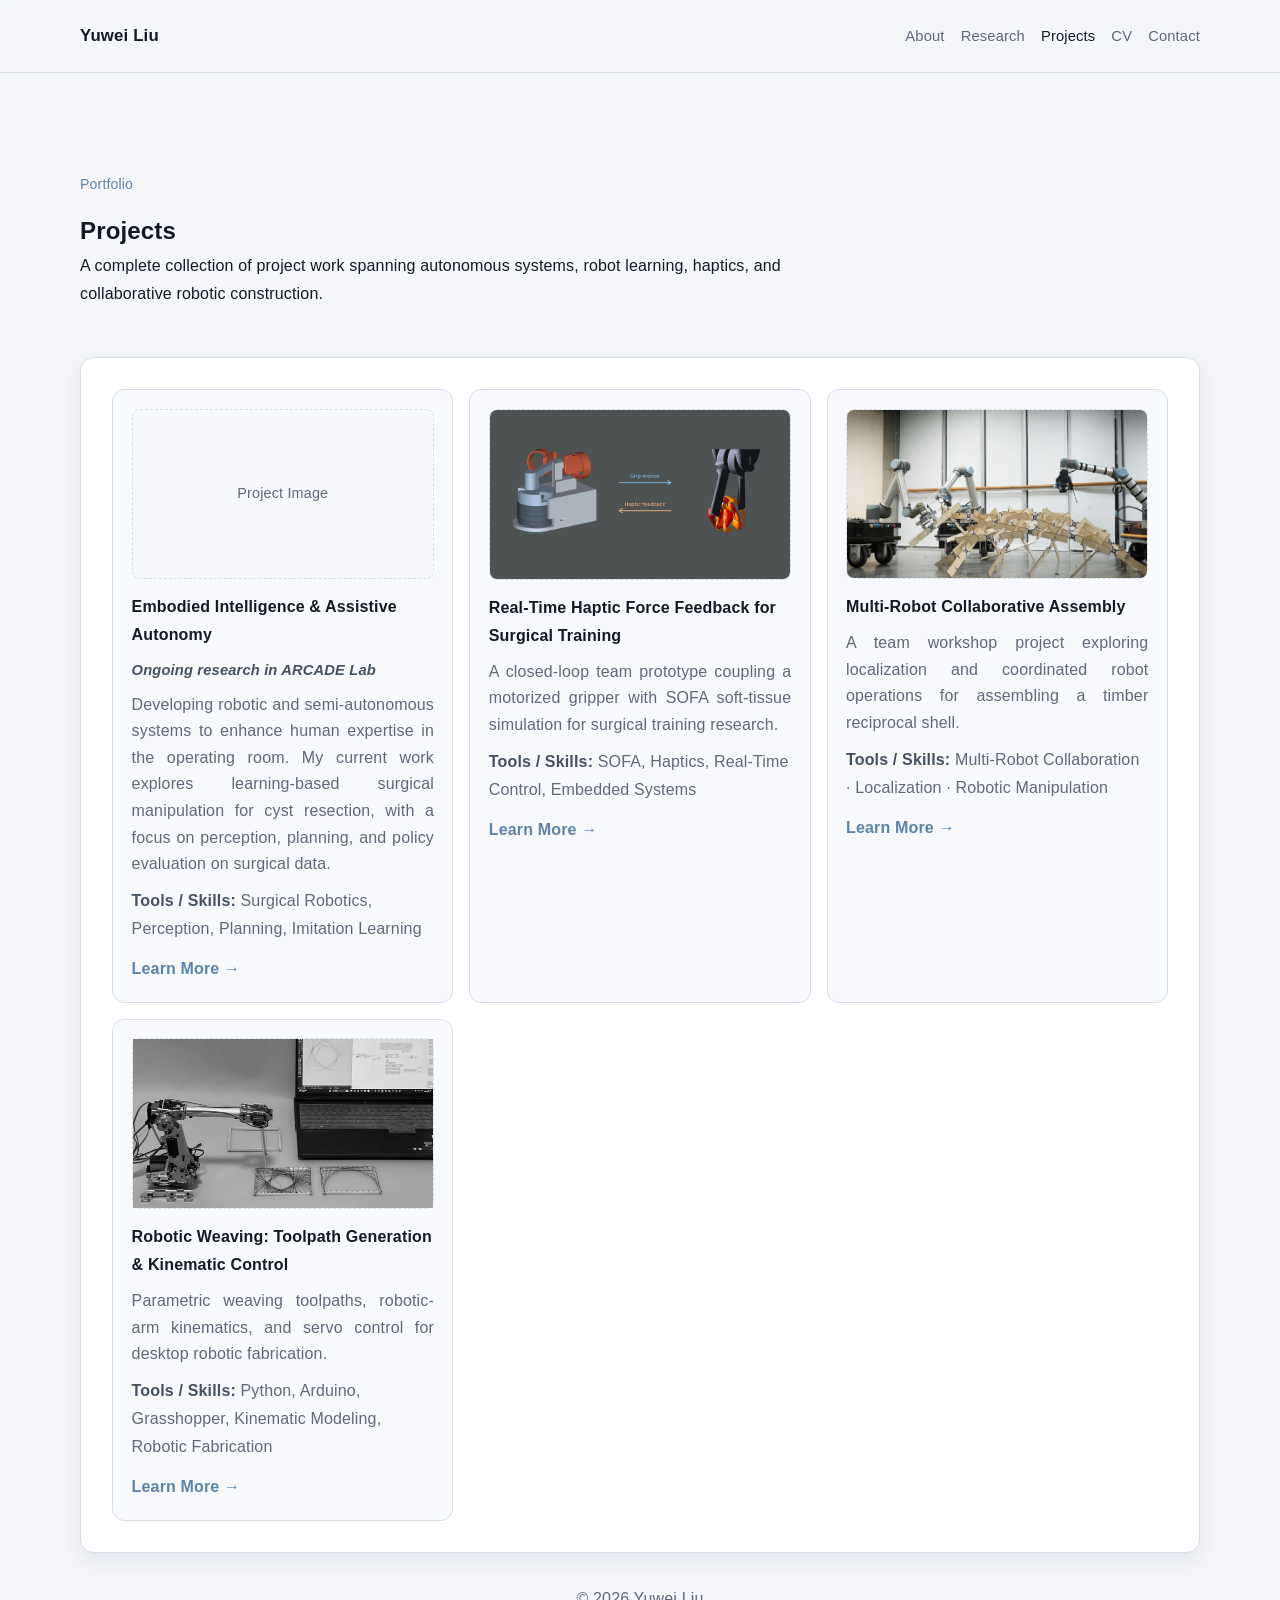
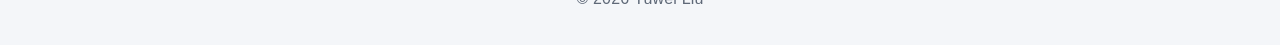
==== projects.html @ 4a9adfa0 "Use light theme across site and optimize weaving card cover" ====
<!DOCTYPE html>
<html lang="en">
<head>
  <meta charset="UTF-8" />
  <meta name="viewport" content="width=device-width, initial-scale=1.0" />
  <meta name="description" content="All projects by Yuwei Liu in robotics, haptics, and collaborative systems." />
  <title>Projects | Yuwei Liu</title>
  <link rel="stylesheet" href="style.css?v=light-only-20261005" />
</head>
<body class="light">
  <header class="site-header">
    <div class="container nav-wrap">
      <a href="index.html#about" class="brand">Yuwei Liu</a>
      <nav aria-label="Primary navigation">
        <ul class="nav-links">
          <li><a href="index.html#about">About</a></li>
          <li><a href="index.html#research">Research</a></li>
          <li><a href="projects.html" aria-current="page">Projects</a></li>
          <li><a href="assets/pdf/Yuwei_s_Resume.pdf" target="_blank" rel="noopener noreferrer">CV</a></li>
          <li><a href="index.html#contact">Contact</a></li>
        </ul>
      </nav>

    </div>
  </header>

  <main>
    <section class="projects-hero container">
      <p class="eyebrow">Portfolio</p>
      <h1>Projects</h1>
      <p class="section-intro">
        A complete collection of project work spanning autonomous systems, robot learning,
        haptics, and collaborative robotic construction.
      </p>
    </section>

    <section class="section container all-projects-section" aria-label="All projects">
      <div class="card-grid projects-grid-full">
        <article class="card">
          <div class="card-image" role="img" aria-label="Project image placeholder for embodied intelligence and assistive autonomy project">Project Image</div>
          <h3>Embodied Intelligence &amp; Assistive Autonomy</h3>
          <p class="project-status"><em><strong>Ongoing research in ARCADE Lab</strong></em></p>
          <p class="project-description">Developing robotic and semi-autonomous systems to enhance human expertise in the operating room. My current work explores learning-based surgical manipulation for cyst resection, with a focus on perception, planning, and policy evaluation on surgical data.</p>
          <p><strong>Tools / Skills:</strong> Surgical Robotics, Perception, Planning, Imitation Learning</p>
          <a href="projects/robot-kinematics.html" class="card-link">Learn More →</a>
        </article>

        <article class="card">
          <div class="card-image"><img class="haptic-card-cover" src="assets/projects/Haptic/card-cover.gif" alt="Animated haptic gripper and virtual tissue scene opening and closing together, linked by grip motion and haptic feedback arrows" loading="lazy" width="840" height="472" /></div>
          <h3>Real-Time Haptic Force Feedback for Surgical Training</h3>
          <p class="project-description">A closed-loop team prototype coupling a motorized gripper with SOFA soft-tissue simulation for surgical training research.</p>
          <p><strong>Tools / Skills:</strong> SOFA, Haptics, Real-Time Control, Embedded Systems</p>
          <a href="projects/haptic-force-cepx.html" class="card-link">Learn More →</a>
        </article>

        <article class="card">
          <div class="card-image">
            <img
              class="reciprocal-shell-cover"
              src="assets/projects/Multi-robot collaborative construction/assembly-overview.jpg"
              alt="Multiple robotic arms surrounding a timber reciprocal shell prototype"
              loading="lazy"
            />
          </div>
          <h3>Multi-Robot Collaborative Assembly</h3>
          <p class="project-description">A team workshop project exploring localization and coordinated robot operations for assembling a timber reciprocal shell.</p>
          <p><strong>Tools / Skills:</strong> Multi-Robot Collaboration · Localization · Robotic Manipulation</p>
          <a href="projects/multi-robot-construction.html" class="card-link">Learn More →</a>
        </article>

        <article class="card">
          <div class="card-image">
            <img
              src="assets/projects/robotic-weaving/card-cover-mobile.jpg"
              width="1200" height="675"
              alt="Desktop robotic arm used for fabrication practice and robotic weaving exploration"
              loading="lazy"
            />
          </div>
          <h3>Robotic Weaving: Toolpath Generation &amp; Kinematic Control</h3>
          <p class="project-description">Parametric weaving toolpaths, robotic-arm kinematics, and servo control for desktop robotic fabrication.</p>
          <p><strong>Tools / Skills:</strong> Python, Arduino, Grasshopper, Kinematic Modeling, Robotic Fabrication</p>
          <a href="projects/desktop-robotic-arm.html" class="card-link">Learn More →</a>
        </article>
      </div>
    </section>
  </main>

  <footer class="site-footer">
    <p>&copy; 2026 Yuwei Liu</p>
  </footer>

  <button id="back-to-top" class="back-to-top" aria-label="Back to top">↑</button>

  <script src="script.js?v=light-only-20261005"></script>
</body>
</html>
---- style.css ----
/* Site-wide light theme. */
:root {
  color-scheme: light;
  --bg: #f4f6f9;
  --surface: #ffffff;
  --surface-2: #f7f9fc;
  --text: #141a24;
  --text-strong: #465264;
  --muted: #5f6978;
  --line: #d8dee8;
  --accent: #3f6e99;
  --accent-soft: #5c84ab;
  --shadow: 0 8px 20px rgba(15, 30, 50, 0.07);
}

* {
  box-sizing: border-box;
  margin: 0;
  padding: 0;
}

html {
  scroll-behavior: smooth;
}

body {
  font-family: "Inter", "Segoe UI", "Helvetica Neue", Arial, sans-serif;
  background: var(--bg);
  color: var(--text);
  line-height: 1.75;
  letter-spacing: 0.01em;
}

.container {
  width: min(1120px, 92%);
  margin: 0 auto;
}

.site-header {
  position: sticky;
  top: 0;
  z-index: 50;
  background: color-mix(in srgb, var(--bg) 92%, transparent);
  backdrop-filter: blur(6px);
  border-bottom: 1px solid var(--line);
}

.nav-wrap {
  min-height: 72px;
  display: flex;
  align-items: center;
  justify-content: space-between;
  gap: 1rem;
}

.brand {
  text-decoration: none;
  color: var(--text);
  font-weight: 600;
  font-size: 1.05rem;
}

.nav-links {
  list-style: none;
  display: flex;
  flex-wrap: wrap;
  gap: 1rem;
}

.nav-links a {
  text-decoration: none;
  color: var(--muted);
  font-size: 0.92rem;
  transition: color 0.2s ease;
}

.nav-links a:hover {
  color: var(--text);
}

#about,
#research,
#publications,
#contact {
  scroll-margin-top: 6rem;
}


.hero {
  padding: 6.6rem 0 3.8rem;
}

.hero-grid {
  display: grid;
  grid-template-columns: 1.3fr 0.7fr;
  gap: 1.15rem;
  align-items: stretch;
}

.eyebrow {
  color: var(--accent-soft);
  font-size: 0.88rem;
  margin-bottom: 0.8rem;
}

.hero h1 {
  font-size: clamp(2rem, 4vw, 3rem);
  line-height: 1.15;
}

.subtitle {
  color: var(--accent-soft);
  font-size: 1rem;
  margin-top: 0.8rem;
}

.hero-text {
  margin-top: 1.1rem;
  color: var(--muted);
  max-width: 690px;
}

.hero-text p {
  text-align: justify;
  line-height: 1.9;
}

.hero-text p + p {
  margin-top: 1rem;
}

.opportunity-note {
  margin-top: 1.15rem;
  color: color-mix(in srgb, var(--text) 78%, var(--muted));
  padding-left: 0.85rem;
  border-left: 2px solid color-mix(in srgb, var(--accent-soft) 70%, var(--line));
}

.opportunity-note strong {
  font-weight: 620;
  letter-spacing: 0.005em;
  color: inherit;
}

/* Intro links: subtle, elegant, clearly clickable */
.hero-text a {
  color: var(--accent-soft);
  text-decoration: underline;
  text-underline-offset: 0.16em;
  text-decoration-thickness: 1px;
  transition: color 0.2s ease, text-decoration-color 0.2s ease;
}

.hero-text a:hover {
  color: var(--accent);
  text-decoration-color: var(--accent);
}

.profile-panel {
  background: var(--surface);
  border: 1px solid color-mix(in srgb, var(--line) 88%, #000000 12%);
  border-radius: 14px;
  width: min(100%, 352px);
  justify-self: end;
  align-self: start;
  margin-top: 7rem;
  padding: 0.76rem 1.04rem 0.82rem 0.84rem;
  box-shadow: 0 10px 20px rgba(0, 0, 0, 0.28);
  display: flex;
  flex-direction: column;
  justify-content: flex-start;
  align-items: center;
  gap: 0.74rem;
}

.profile-media {
  width: min(100%, 332px);
  aspect-ratio: 4 / 5;
  display: flex;
  justify-content: center;
  align-items: center;
  border-radius: 10px;
  border: 1px solid var(--line);
  overflow: hidden;
  padding: 0;
  background: var(--surface-2);
}

.profile-placeholder {
  min-height: 320px;
  border-radius: 10px;
  border: 1px dashed var(--line);
  background: var(--surface-2);
  display: grid;
  place-items: center;
  color: var(--muted);
  font-size: 0.95rem;
}

.profile-image {
  width: 100%;
  height: 100%;
  max-height: none;
  border: 0;
  object-fit: cover;
  object-position: center;
  background: var(--surface-2);
  display: block;
  transform: translateX(-8%) scale(1.28);
  transform-origin: center bottom;
}

.profile-links {
  margin-top: 0.42rem;
  display: flex;
  gap: 0.82rem;
  flex-wrap: wrap;
  justify-content: center;
}

.icon-link {
  width: 40px;
  height: 40px;
  border-radius: 999px;
  border: 1px solid var(--line);
  background: color-mix(in srgb, var(--surface-2) 84%, var(--bg));
  color: var(--muted);
  text-decoration: none;
  display: inline-flex;
  align-items: center;
  justify-content: center;
  transition: border-color 0.24s ease, color 0.24s ease, transform 0.24s ease, background-color 0.24s ease, box-shadow 0.24s ease;
}

.icon-link:hover {
  color: var(--text);
  border-color: color-mix(in srgb, var(--accent) 55%, var(--line));
  background: color-mix(in srgb, var(--surface-2) 62%, var(--accent) 8%);
  box-shadow: 0 6px 14px rgba(0, 0, 0, 0.2);
  transform: translateY(-1.5px);
}

.icon-link:focus-visible {
  outline: 2px solid color-mix(in srgb, var(--accent) 60%, #ffffff 10%);
  outline-offset: 2px;
}

.icon-svg {
  width: 19px;
  height: 19px;
  display: block;
  vector-effect: non-scaling-stroke;
}

.icon-stroke {
  fill: none;
  stroke: currentColor;
  stroke-width: 1.7;
  stroke-linecap: round;
  stroke-linejoin: round;
}

.icon-fill {
  fill: currentColor;
  stroke: none;
}

.section {
  margin-top: 1.1rem;
  background: var(--surface);
  border: 1px solid var(--line);
  border-radius: 14px;
  box-shadow: var(--shadow);
  padding: 1.95rem;
}

.section h2 {
  font-size: 1.35rem;
  margin-bottom: 0.9rem;
}

.section p,
.section li {
  color: var(--muted);
}

p strong,
li strong {
  color: var(--text-strong);
  font-weight: 600;
}

.section-intro {
  margin-bottom: 1rem;
  max-width: 760px;
}

.card-grid,
.education-grid,
.skills-grid {
  display: grid;
  grid-template-columns: repeat(2, minmax(0, 1fr));
  gap: 1rem;
}

.card,
.edu-card,
.skills-card,
.timeline-item,
.pub-card {
  background: var(--surface-2);
  border: 1px solid var(--line);
  border-radius: 12px;
  padding: 1.15rem;
  transition: transform 0.2s ease, border-color 0.2s ease;
}

.card:hover,
.edu-card:hover,
.skills-card:hover,
.timeline-item:hover,
.pub-card:hover {
  transform: translateY(-2px);
  border-color: color-mix(in srgb, var(--accent) 35%, var(--line));
}

.pub-card + .pub-card {
  margin-top: 0.8rem;
}

.card-image {
  aspect-ratio: 16 / 9;
  border-radius: 8px;
  border: 1px dashed var(--line);
  background: color-mix(in srgb, var(--surface-2) 82%, var(--bg));
  display: grid;
  place-items: center;
  color: var(--muted);
  font-size: 0.9rem;
  margin-bottom: 0.9rem;
}


.card-image img {
  width: 100%;
  height: 100%;
  object-fit: cover;
  object-position: center;
  display: block;
}

.card h3,
.edu-card h3,
.skills-card h3,
.timeline-item h3 {
  font-size: 1rem;
  margin-bottom: 0.55rem;
}

.card p + p {
  margin-top: 0.5rem;
}

.card .project-description {
  text-align: justify;
  text-justify: inter-word;
  line-height: 1.66;
  margin-bottom: 0.6rem;
  hyphens: auto;
}

.project-status {
  margin-bottom: 0.4rem;
  color: var(--text-strong);
  font-size: 0.92rem;
  letter-spacing: 0.01em;
}

.skills-card ul {
  margin-left: 1rem;
}

.card-link,
.contact-card a {
  color: var(--accent-soft);
  text-decoration: none;
}

.card-link {
  display: inline-block;
  margin-top: 0.75rem;
  font-weight: 600;
}

.site-footer {
  text-align: center;
  color: var(--muted);
  padding: 2rem 1rem;
}

.back-to-top {
  position: fixed;
  right: 1rem;
  bottom: 1rem;
  width: 42px;
  height: 42px;
  border-radius: 999px;
  border: 1px solid var(--line);
  background: var(--surface);
  color: var(--text);
  cursor: pointer;
  opacity: 0;
  pointer-events: none;
  transition: opacity 0.2s ease;
}

.back-to-top.show {
  opacity: 1;
  pointer-events: auto;
}

@media (max-width: 960px) {
  .nav-wrap {
    flex-wrap: wrap;
    padding: 0.7rem 0;
  }

  .hero {
    padding-top: 4.9rem;
  }

  .hero-grid,
  .card-grid,
  .education-grid,
  .skills-grid {
    grid-template-columns: 1fr;
  }

  .profile-placeholder {
    min-height: 250px;
  }

  .profile-panel {
    max-width: 352px;
    margin: 0 auto;
    margin-top: 0;
    padding: 0.84rem 1.15rem 0.84rem 0.84rem;
  }

  .profile-media {
    width: min(100%, 312px);
  }

  .profile-image {
    width: 100%;
    max-height: none;
  }

  .card .project-description {
    line-height: 1.72;
  }

  .section {
    padding: 1.35rem;
  }
}

.project-page {
  padding: 5.4rem 0 2rem;
}

.back-link {
  display: inline-block;
  margin-bottom: 1rem;
  color: var(--accent-soft);
  text-decoration: none;
}

.project-page h1 {
  font-size: clamp(1.5rem, 3vw, 2.1rem);
  line-height: 1.3;
  margin-bottom: 0.8rem;
}

.project-overview {
  margin-bottom: 1rem;
  color: var(--text-strong);
}

.project-page h2 {
  margin-top: 1.25rem;
  margin-bottom: 0.5rem;
  font-size: 1.06rem;
}

.project-page ul,
.project-page ol {
  margin-left: 1.15rem;
}

.media-placeholder {
  min-height: 180px;
  border-radius: 10px;
  border: 1px dashed var(--line);
  background: color-mix(in srgb, var(--surface-2) 82%, var(--bg));
  color: var(--muted);
  display: grid;
  place-items: center;
  padding: 1rem;
  text-align: center;
}

.section-title-row {
  display: flex;
  align-items: baseline;
  justify-content: space-between;
  gap: 1rem;
  margin-bottom: 0.9rem;
}

.section-title-row h2 {
  margin-bottom: 0;
}

.section-title-link {
  font-size: 0.88rem;
  color: var(--accent-soft);
  text-decoration: none;
  white-space: nowrap;
}

.section-title-link:hover {
  color: var(--text);
  text-decoration: underline;
  text-underline-offset: 0.2em;
}

.projects-hero {
  padding: 6.2rem 0 1rem;
}

.projects-grid-full {
  grid-template-columns: repeat(3, minmax(0, 1fr));
}

.nav-links a[aria-current="page"] {
  color: var(--text);
}

@media (max-width: 1100px) {
  .projects-grid-full {
    grid-template-columns: repeat(2, minmax(0, 1fr));
  }
}

@media (max-width: 700px) {
  .nav-wrap nav {
    order: 3;
    width: 100%;
    min-width: 0;
  }

  .nav-links {
    justify-content: center;
    gap: 0.65rem 1rem;
  }

  #about,
  #research,
  #publications,
  #contact {
    scroll-margin-top: 9rem;
  }

  .section-title-row {
    flex-direction: column;
    align-items: flex-start;
    gap: 0.35rem;
  }

  .projects-hero {
    padding-top: 5.2rem;
  }

  .projects-grid-full {
    grid-template-columns: 1fr;
  }
}

/* Fill this project's card frame with a centered crop; preserve the source image. */
.card-image img.reciprocal-shell-cover {
  object-fit: cover;
  object-position: center;
  border-radius: 7px;
}

.card-image img.haptic-card-cover { border-radius: 7px; }

/* Research uses the project card layout without a clickable affordance. */
.featured-research.card:hover {
  transform: none;
  border-color: var(--line);
}

.featured-research .card-image video {
  display: block;
  width: 100%;
  height: 100%;
  object-fit: cover;
  border-radius: 7px;
}

.featured-research .featured-research-status {
  display: inline-block;
  margin-top: 0.75rem;
  color: var(--text-strong);
  font-weight: 600;
}
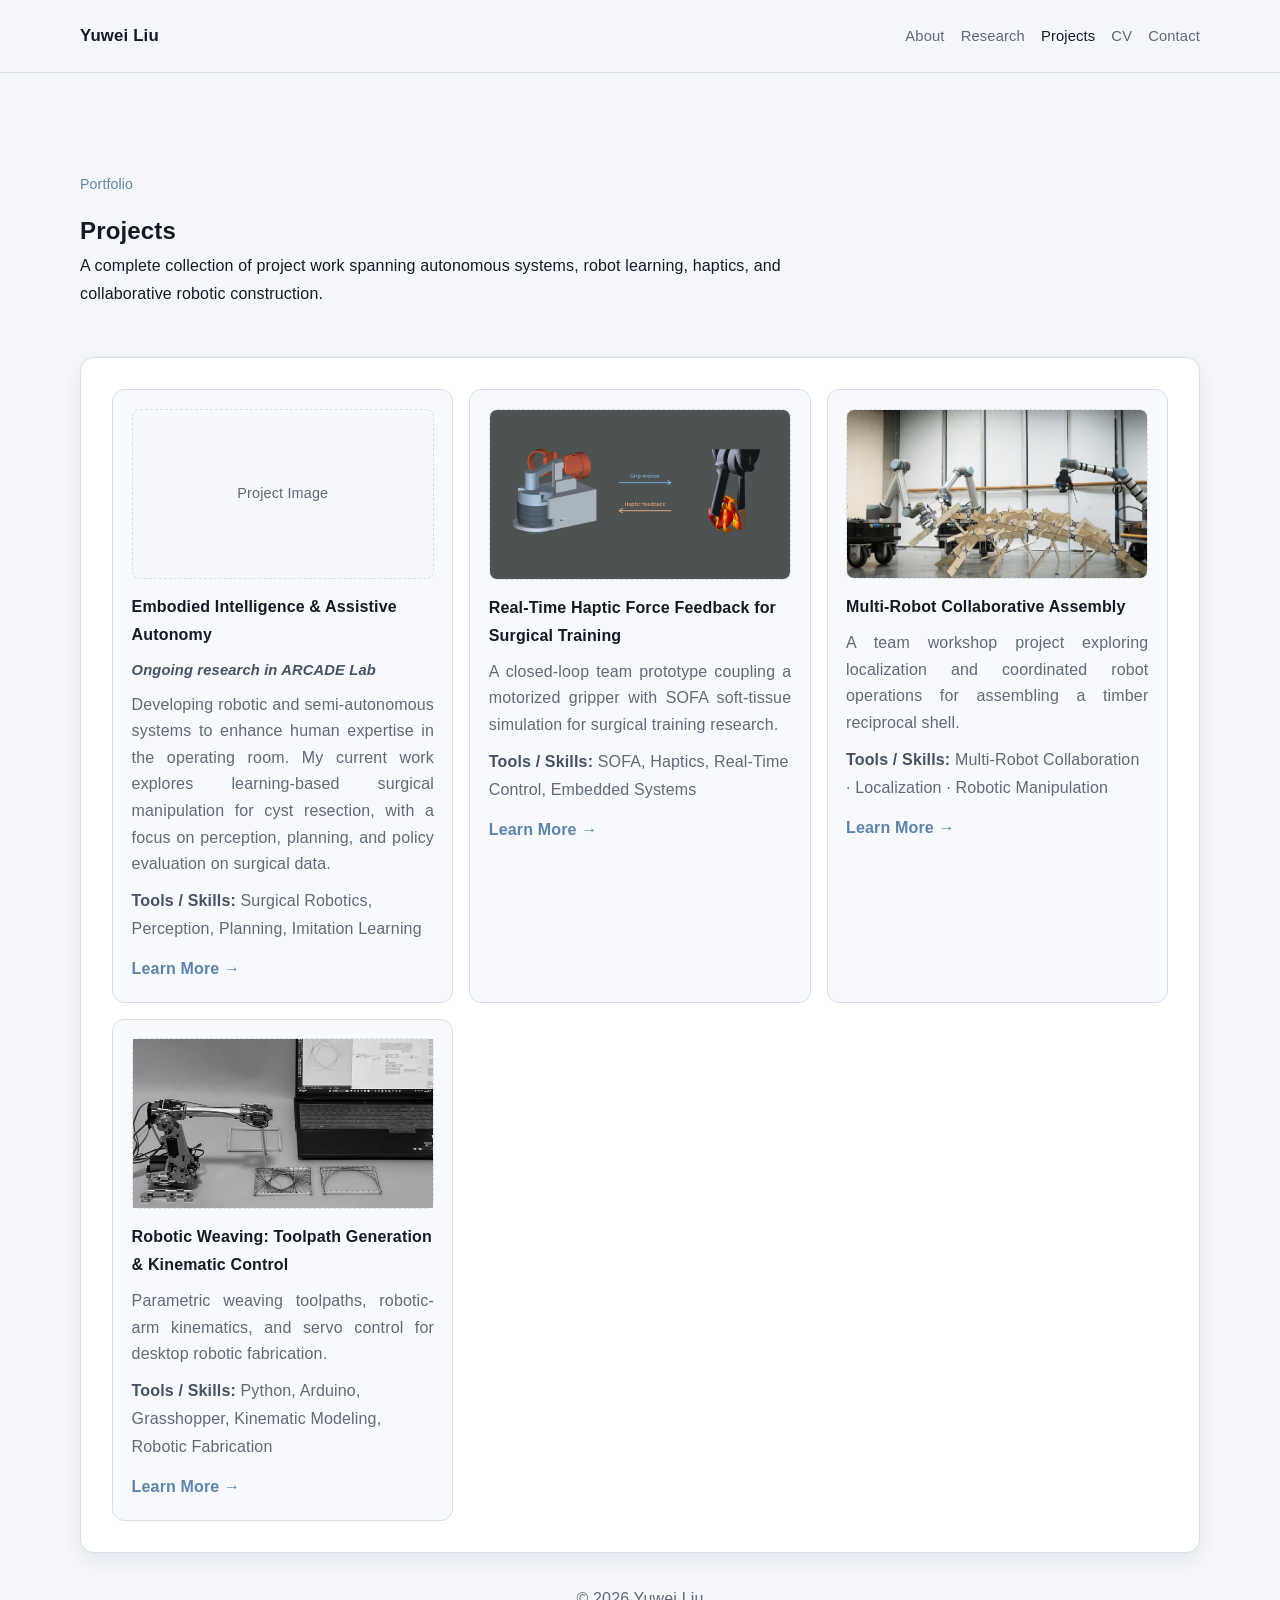
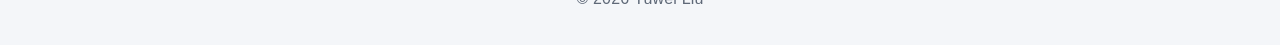
==== commit 84e48863: "Add shared image modal with zoom and pan controls" ====
--- a/projects.html
+++ b/projects.html
@@ -5,7 +5,7 @@
   <meta name="viewport" content="width=device-width, initial-scale=1.0" />
   <meta name="description" content="All projects by Yuwei Liu in robotics, haptics, and collaborative systems." />
   <title>Projects | Yuwei Liu</title>
-  <link rel="stylesheet" href="style.css?v=light-only-20261005" />
+  <link rel="stylesheet" href="style.css?v=image-viewer-20261005" />
 </head>
 <body class="light">
   <header class="site-header">
@@ -92,6 +92,6 @@
 
   <button id="back-to-top" class="back-to-top" aria-label="Back to top">↑</button>
 
-  <script src="script.js?v=light-only-20261005"></script>
+  <script src="script.js?v=image-viewer-20261005"></script>
 </body>
 </html>
--- a/style.css
+++ b/style.css
@@ -616,3 +616,16 @@
   color: var(--text-strong);
   font-weight: 600;
 }
+
+/* Accessible image viewer shared by all project pages. */
+.image-viewer { position: fixed; inset: 0; width: 94vw; height: 92vh; height: 92dvh; max-width: 1600px; max-height: none; margin: auto; padding: 0; border: 1px solid var(--line); border-radius: 12px; background: #fff; color: #141a24; overflow: hidden; box-shadow: 0 16px 60px #0003; }
+.image-viewer::backdrop { background: rgb(20 26 36 / 65%); }
+.image-viewer-toolbar { height: 56px; display: flex; align-items: center; justify-content: flex-end; gap: 8px; padding: 6px 12px; border-bottom: 1px solid var(--line); }
+.image-viewer-toolbar button { min-width: 44px; height: 42px; padding: 0 12px; border: 1px solid var(--line); border-radius: 6px; background: #f4f6f9; color: #141a24; cursor: pointer; font: inherit; }
+.image-viewer-toolbar [data-action="close"] { font-size: 30px; margin-left: 12px; }
+.image-viewer button:focus-visible { outline: 3px solid #3f6e99; outline-offset: 1px; }
+.image-viewer-stage { height: calc(100% - 96px); display: flex; align-items: center; justify-content: center; overflow: hidden; touch-action: none; cursor: grab; padding: 12px; }
+.image-viewer-stage:active { cursor: grabbing; }
+.image-viewer-stage img { display: block; max-width: 100%; max-height: 100%; width: auto; height: auto; object-fit: contain; transform-origin: center; flex-shrink: 0; user-select: none; }
+.image-viewer-hint { height: 40px; margin: 0; padding: 8px; text-align: center; font-size: 12px; color: #5f6978; }
+@media (max-width: 600px) { .image-viewer { width: 98vw; height: 94vh; height: 94dvh; } }
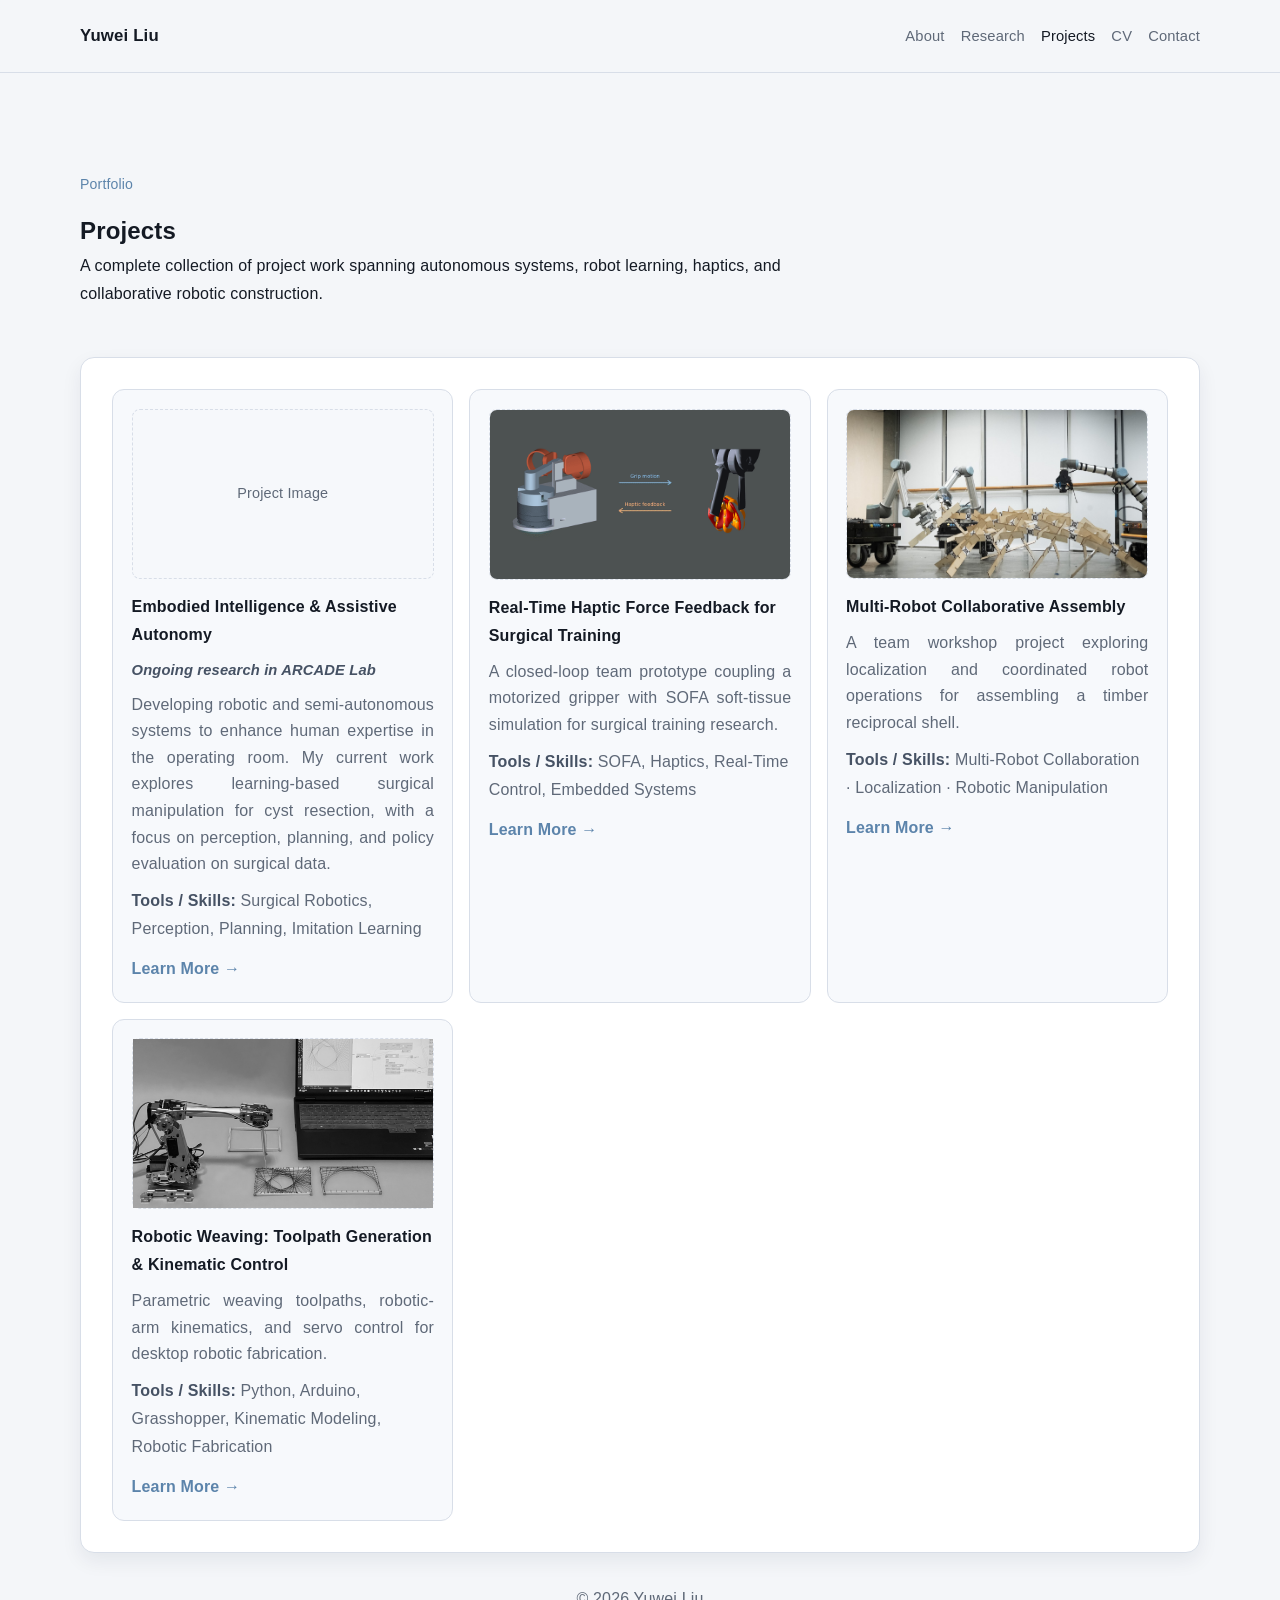
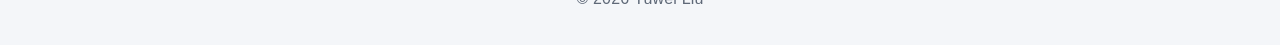
==== commit ebedab02: "Hide video download controls across the site" ====
--- a/projects.html
+++ b/projects.html
@@ -5,7 +5,7 @@
   <meta name="viewport" content="width=device-width, initial-scale=1.0" />
   <meta name="description" content="All projects by Yuwei Liu in robotics, haptics, and collaborative systems." />
   <title>Projects | Yuwei Liu</title>
-  <link rel="stylesheet" href="style.css?v=image-viewer-20261005" />
+  <link rel="stylesheet" href="style.css?v=image-viewer-minimal-20261005" />
 </head>
 <body class="light">
   <header class="site-header">
@@ -92,6 +92,6 @@
 
   <button id="back-to-top" class="back-to-top" aria-label="Back to top">↑</button>
 
-  <script src="script.js?v=image-viewer-20261005"></script>
+  <script src="script.js?v=video-controls-20261006"></script>
 </body>
 </html>
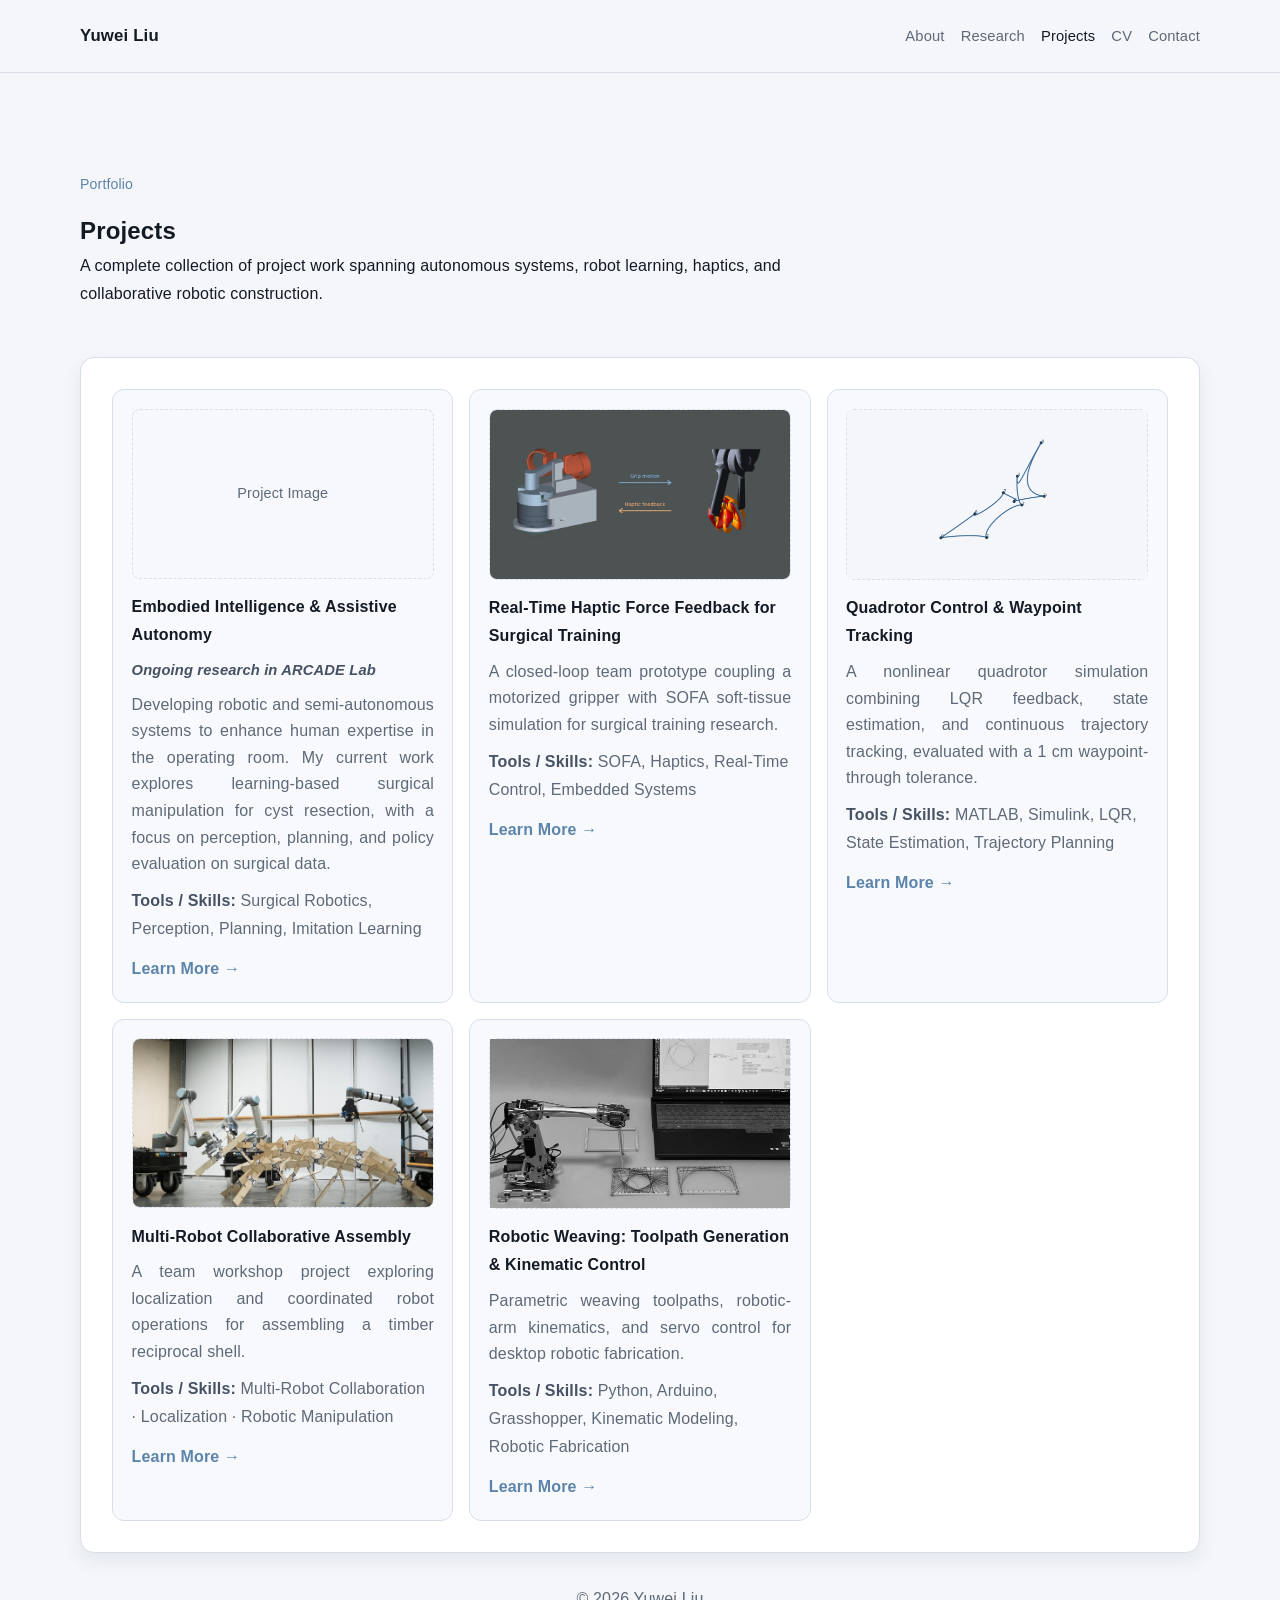
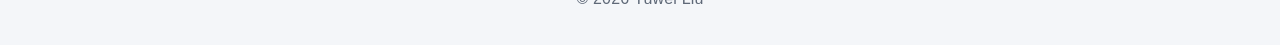
==== commit 819a99f7: "Add quadrotor control case study and portfolio project entries" ====
--- a/projects.html
+++ b/projects.html
@@ -54,6 +54,15 @@
         </article>
 
         <article class="card">
+          <div class="card-image"><img src="assets/projects/quadrotor-control/card-cover.png" width="1200" height="675" alt="Simulated quadrotor trajectory through nine numbered waypoints" loading="lazy" /></div>
+          <h3>Quadrotor Control &amp; Waypoint Tracking</h3>
+          <p class="project-description">A nonlinear quadrotor simulation combining LQR feedback, state estimation, and continuous trajectory tracking, evaluated with a 1 cm waypoint-through tolerance.</p>
+          <p><strong>Tools / Skills:</strong> MATLAB, Simulink, LQR, State Estimation, Trajectory Planning</p>
+          <a href="projects/quadrotor-control.html" class="card-link">Learn More →</a>
+        </article>
+
+
+        <article class="card">
           <div class="card-image">
             <img
               class="reciprocal-shell-cover"
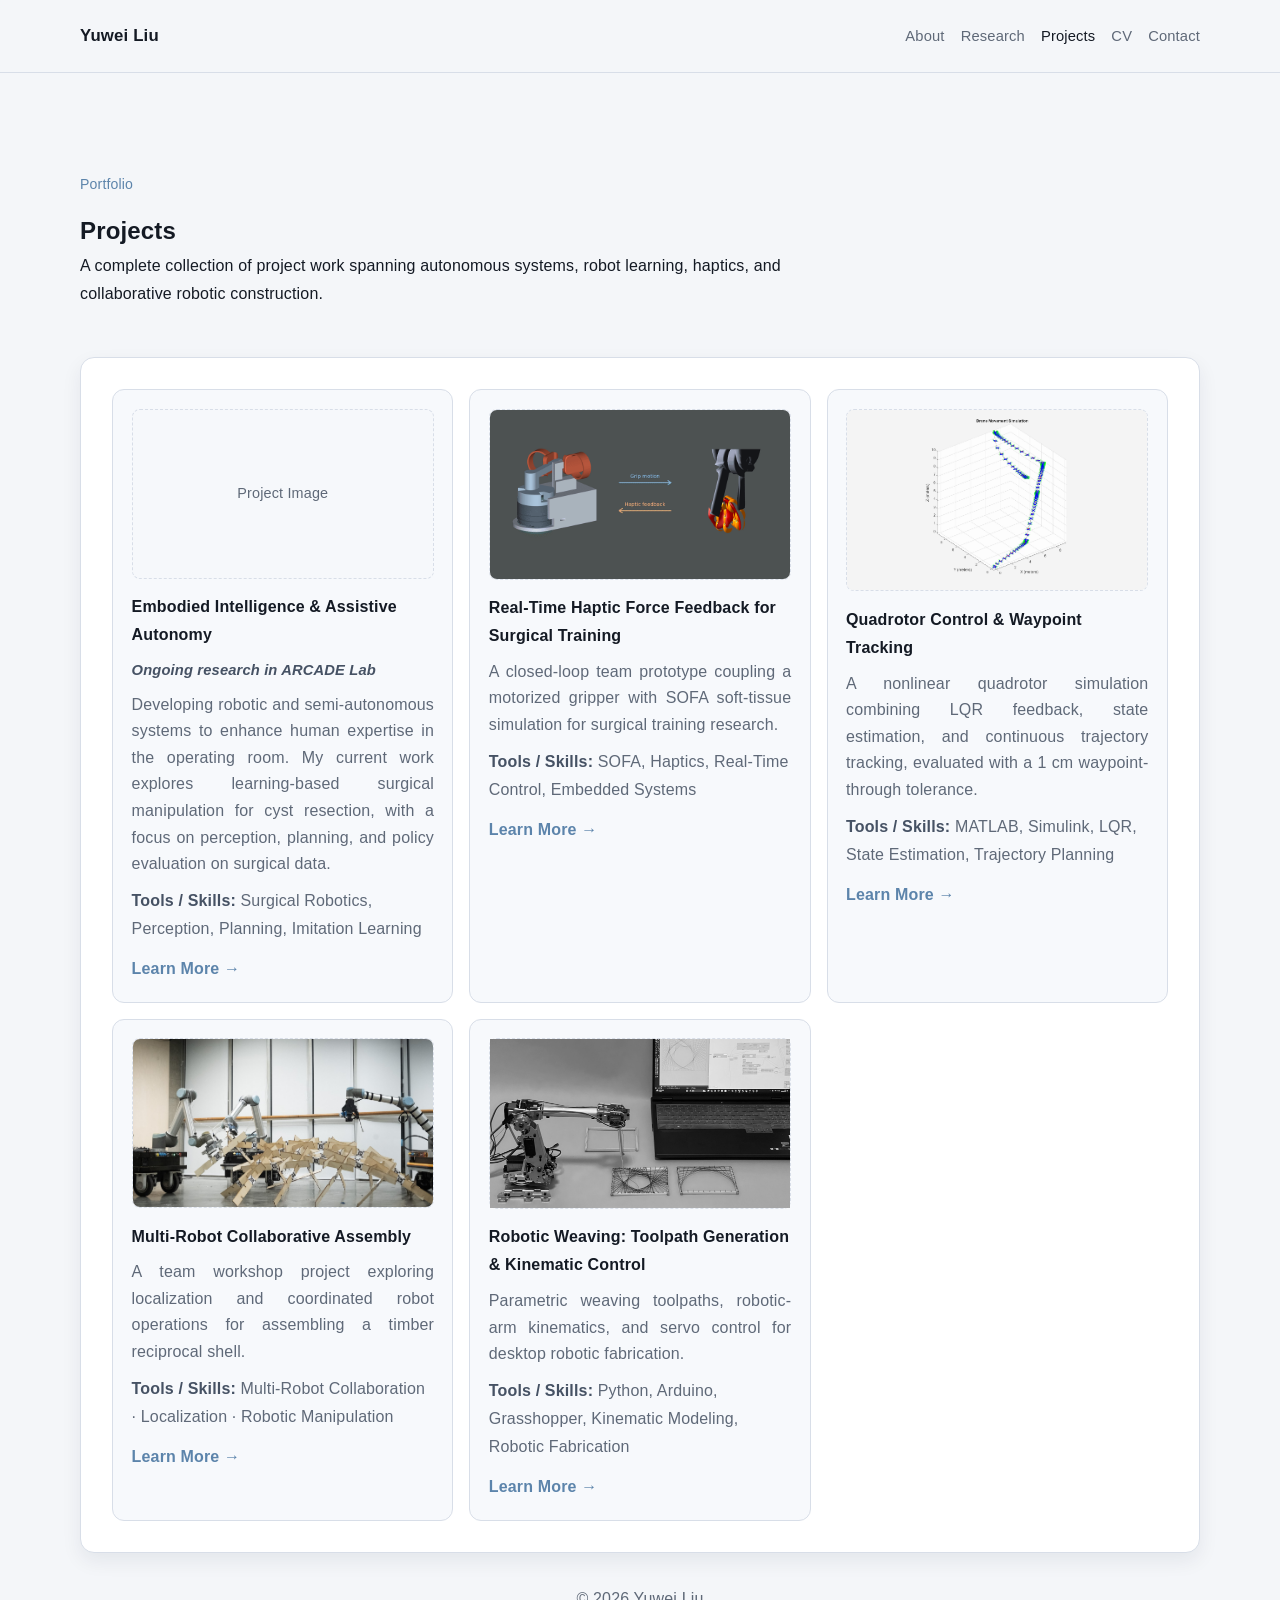
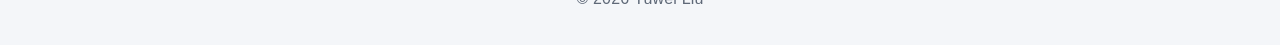
==== commit 3d74600d: "Use original flight video cover and align quadrotor page typography" ====
--- a/projects.html
+++ b/projects.html
@@ -54,7 +54,7 @@
         </article>
 
         <article class="card">
-          <div class="card-image"><img src="assets/projects/quadrotor-control/card-cover.png" width="1200" height="675" alt="Simulated quadrotor trajectory through nine numbered waypoints" loading="lazy" /></div>
+          <div class="card-image"><video autoplay muted loop playsinline preload="metadata" poster="assets/projects/quadrotor-control/video-poster.png" aria-label="Original quadrotor flight simulation" style="display:block;width:100%;height:100%;object-fit:contain;border-radius:7px;background:#f3f3f3"><source src="assets/projects/quadrotor-control/drone.mp4" type="video/mp4" /></video></div>
           <h3>Quadrotor Control &amp; Waypoint Tracking</h3>
           <p class="project-description">A nonlinear quadrotor simulation combining LQR feedback, state estimation, and continuous trajectory tracking, evaluated with a 1 cm waypoint-through tolerance.</p>
           <p><strong>Tools / Skills:</strong> MATLAB, Simulink, LQR, State Estimation, Trajectory Planning</p>
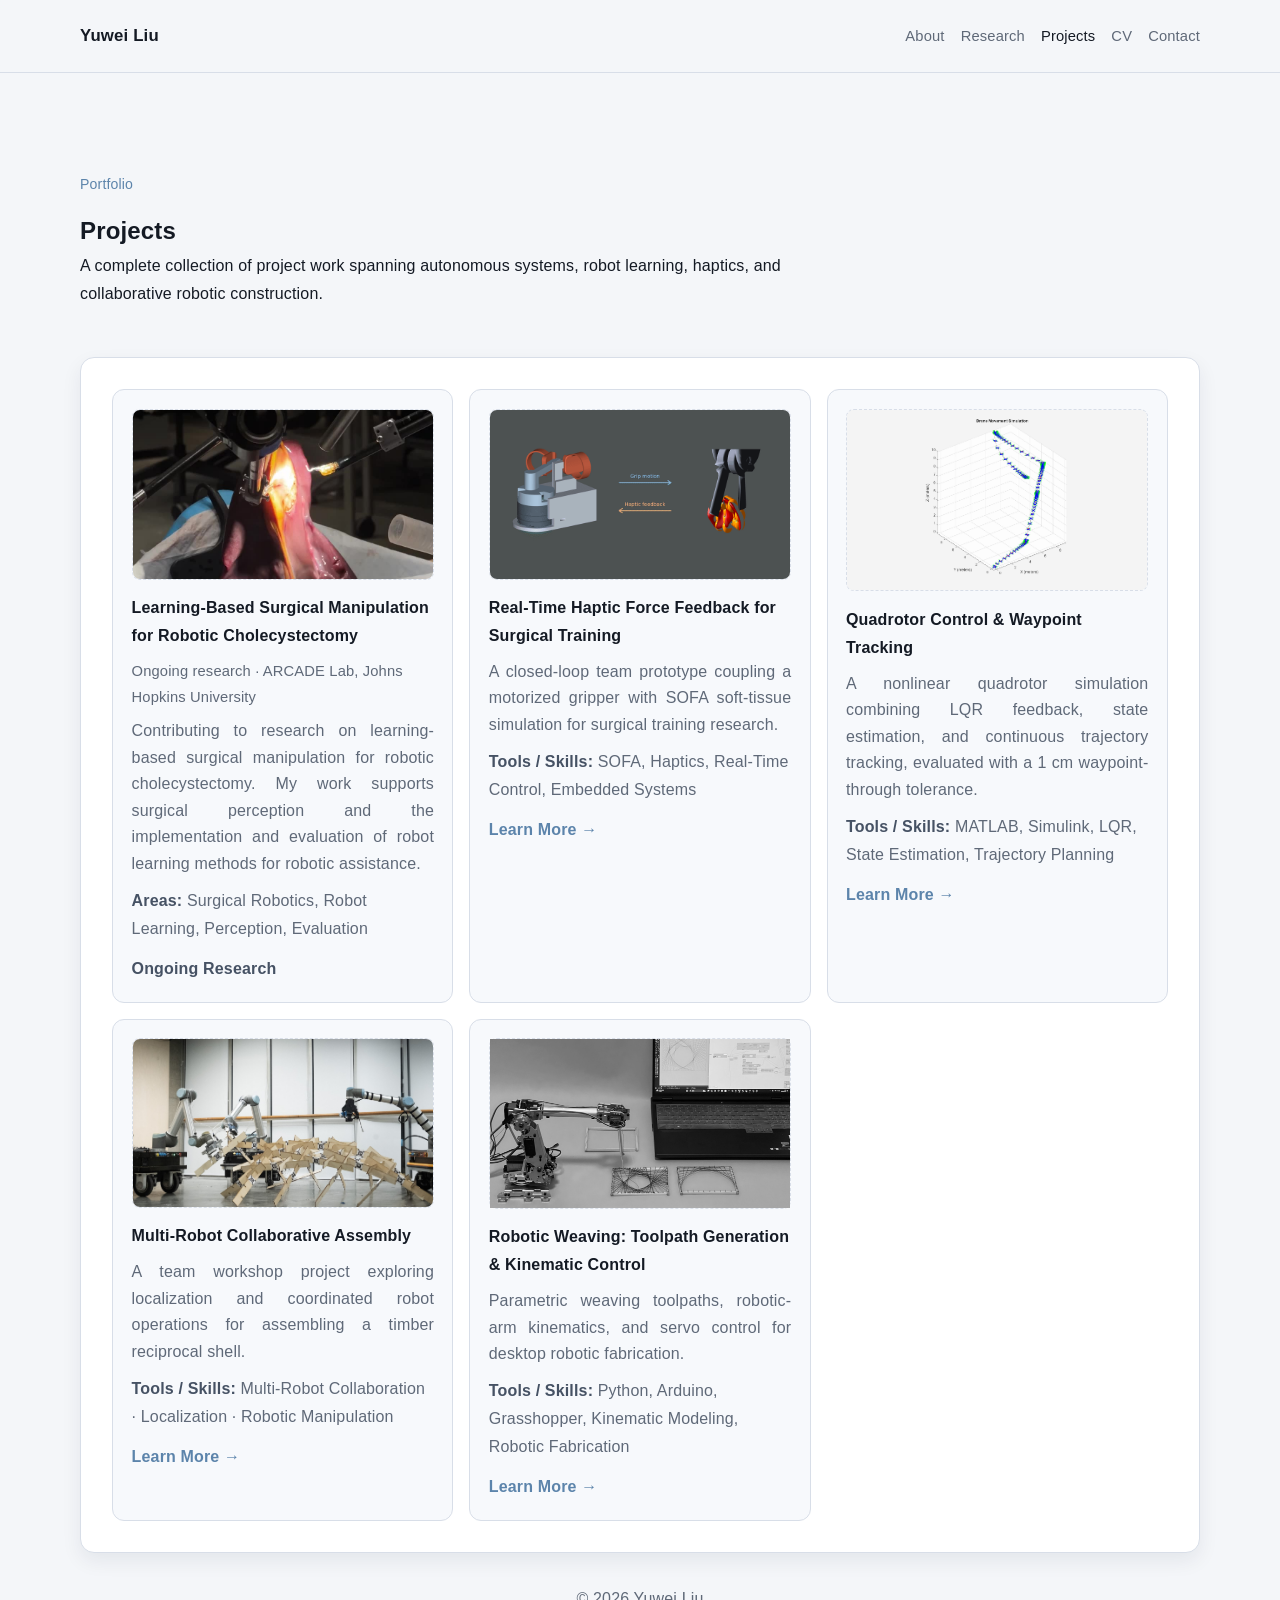
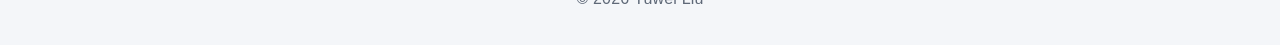
==== commit 5d4e7878: "Sync Projects research card with homepage" ====
--- a/projects.html
+++ b/projects.html
@@ -36,13 +36,17 @@
 
     <section class="section container all-projects-section" aria-label="All projects">
       <div class="card-grid projects-grid-full">
-        <article class="card">
-          <div class="card-image" role="img" aria-label="Project image placeholder for embodied intelligence and assistive autonomy project">Project Image</div>
-          <h3>Embodied Intelligence &amp; Assistive Autonomy</h3>
-          <p class="project-status"><em><strong>Ongoing research in ARCADE Lab</strong></em></p>
-          <p class="project-description">Developing robotic and semi-autonomous systems to enhance human expertise in the operating room. My current work explores learning-based surgical manipulation for cyst resection, with a focus on perception, planning, and policy evaluation on surgical data.</p>
-          <p><strong>Tools / Skills:</strong> Surgical Robotics, Perception, Planning, Imitation Learning</p>
-          <a href="projects/robot-kinematics.html" class="card-link">Learn More →</a>
+        <article class="card featured-research" id="research" aria-labelledby="research-title">
+          <div class="card-image">
+            <video controlsList="nodownload" autoplay muted loop playsinline preload="metadata" poster="assets/projects/arcade/card-poster.jpg" width="840" height="472" aria-label="Robotic surgical manipulation research preview">
+              <source src="assets/projects/arcade/card-preview.mp4" type="video/mp4" />
+            </video>
+          </div>
+          <h3 id="research-title">Learning-Based Surgical Manipulation for Robotic Cholecystectomy</h3>
+          <p class="project-status">Ongoing research · ARCADE Lab, Johns Hopkins University</p>
+          <p class="project-description">Contributing to research on learning-based surgical manipulation for robotic cholecystectomy. My work supports surgical perception and the implementation and evaluation of robot learning methods for robotic assistance.</p>
+          <p><strong>Areas:</strong> Surgical Robotics, Robot Learning, Perception, Evaluation</p>
+          <span class="featured-research-status">Ongoing Research</span>
         </article>
 
         <article class="card">
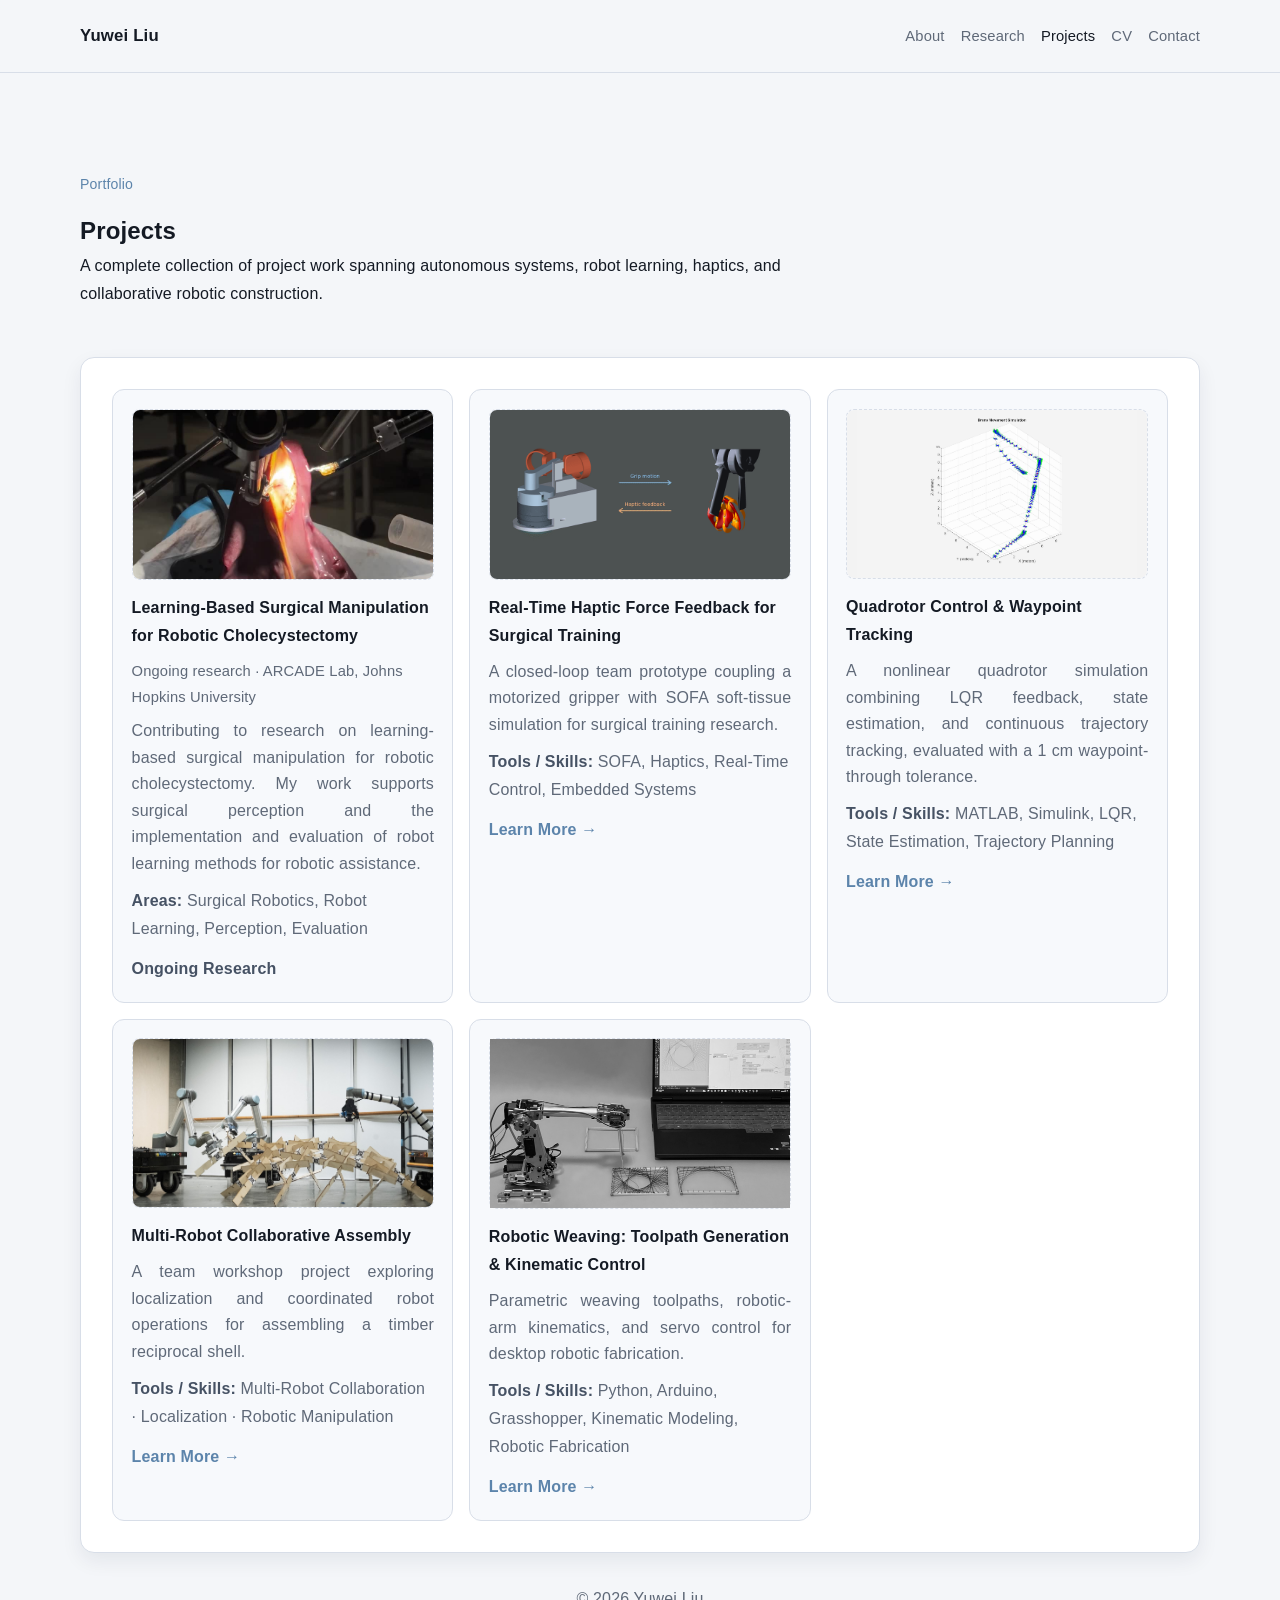
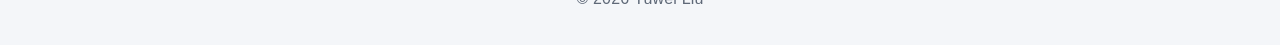
==== commit bc9a941d: "Keep quadrotor video cover within the shared 16:9 card frame" ====
--- a/projects.html
+++ b/projects.html
@@ -58,7 +58,7 @@
         </article>
 
         <article class="card">
-          <div class="card-image"><video autoplay muted loop playsinline preload="metadata" poster="assets/projects/quadrotor-control/video-poster.png" aria-label="Original quadrotor flight simulation" style="display:block;width:100%;height:100%;object-fit:contain;border-radius:7px;background:#f3f3f3"><source src="assets/projects/quadrotor-control/drone.mp4" type="video/mp4" /></video></div>
+          <div class="card-image" style="position:relative;overflow:hidden;min-height:0"><video autoplay muted loop playsinline preload="metadata" poster="assets/projects/quadrotor-control/video-poster.png" aria-label="Original quadrotor flight simulation" style="position:absolute;inset:0;display:block;width:100%;height:100%;object-fit:contain;border-radius:7px;background:#f3f3f3"><source src="assets/projects/quadrotor-control/drone.mp4" type="video/mp4" /></video></div>
           <h3>Quadrotor Control &amp; Waypoint Tracking</h3>
           <p class="project-description">A nonlinear quadrotor simulation combining LQR feedback, state estimation, and continuous trajectory tracking, evaluated with a 1 cm waypoint-through tolerance.</p>
           <p><strong>Tools / Skills:</strong> MATLAB, Simulink, LQR, State Estimation, Trajectory Planning</p>
